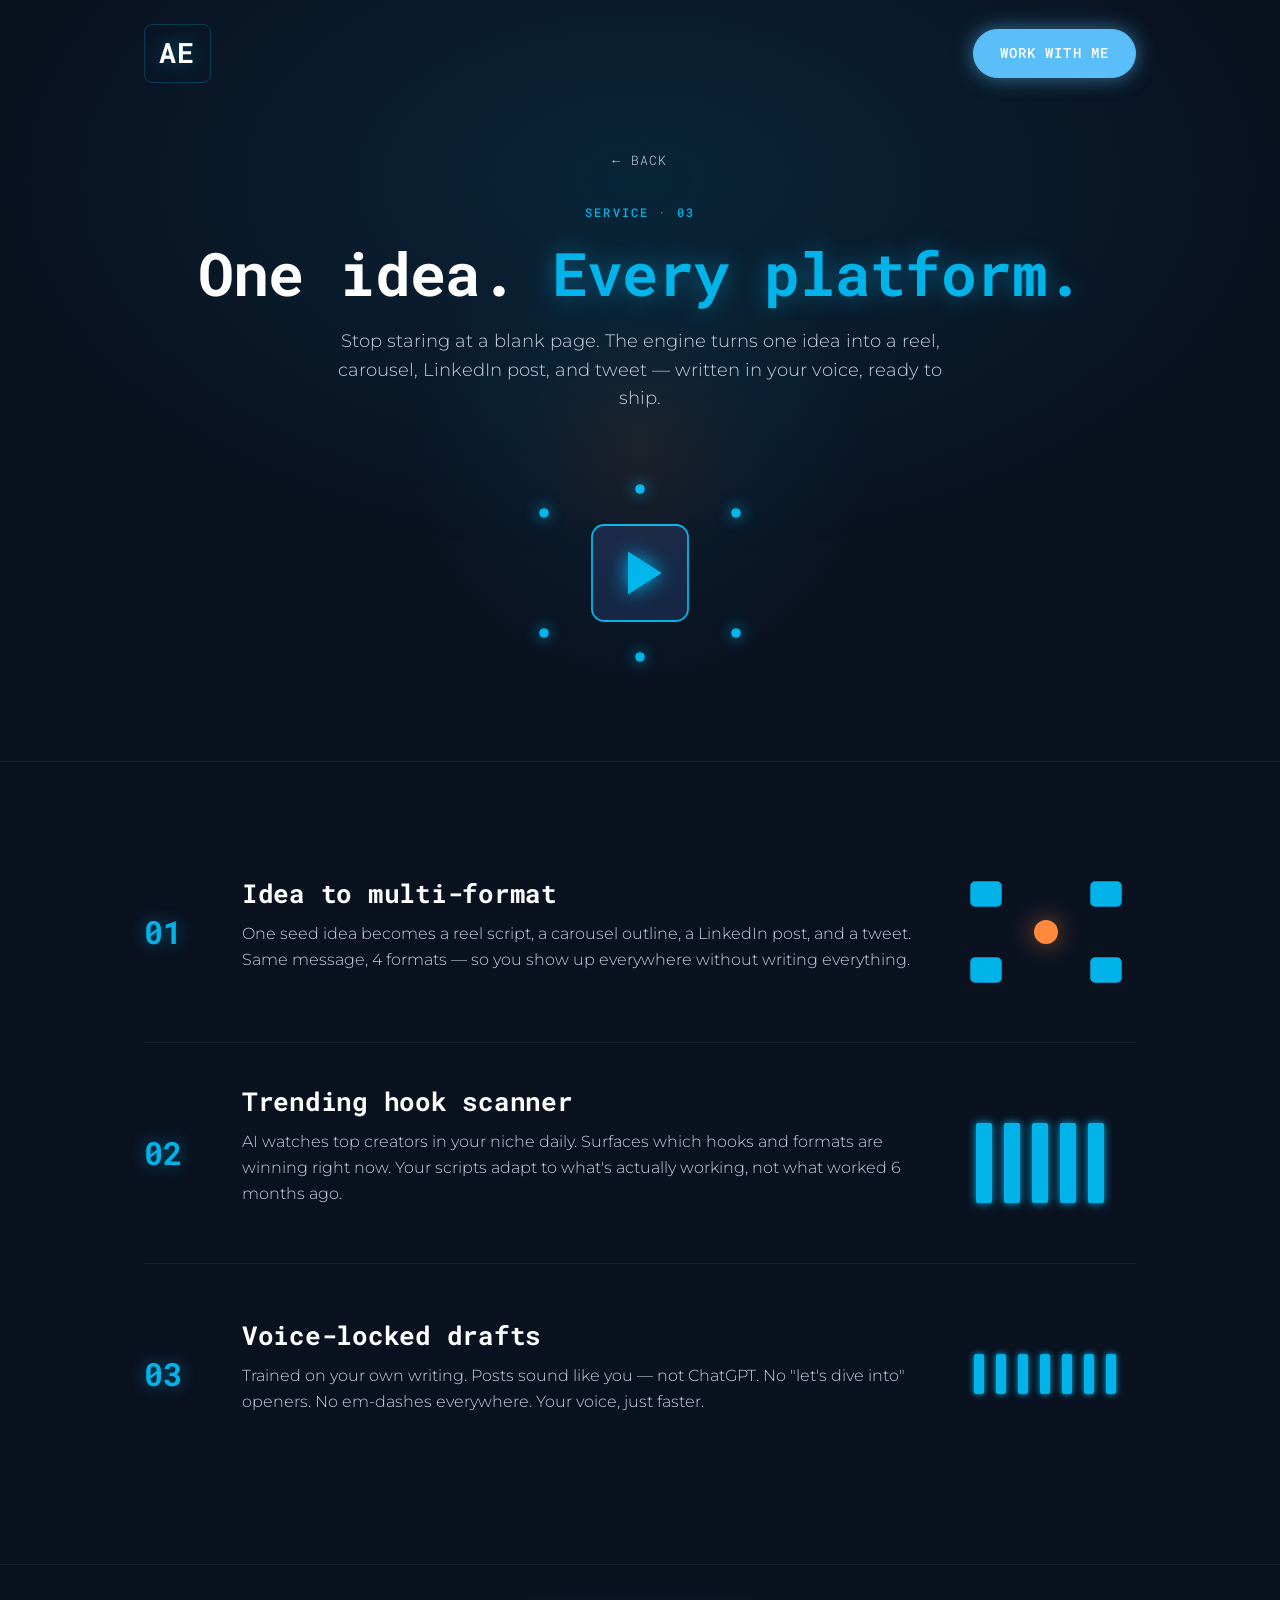
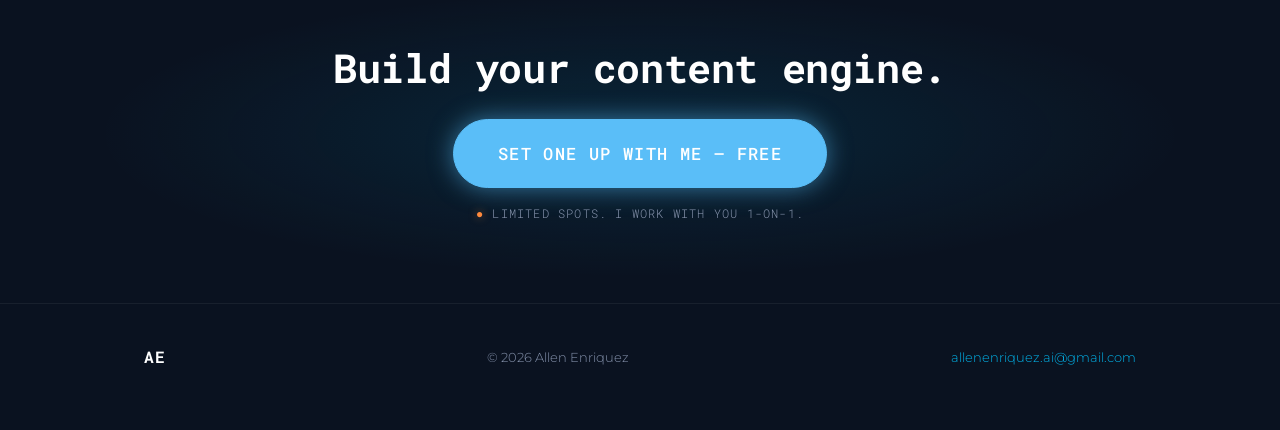
==== content.html @ 79270d18 "Redesign: 4 service pages + animated illustrations + cursor effects - Split services into Outreach/S" ====
<!doctype html>
<html lang="en">
<head>
<meta charset="utf-8" />
<meta name="viewport" content="width=device-width, initial-scale=1" />
<title>Content Engine — Allen Enriquez</title>
<meta name="description" content="AI content engine: one idea into reel, carousel, post, tweet — scheduled across every platform, in your voice." />
<link rel="icon" type="image/svg+xml" href="data:image/svg+xml,%3Csvg xmlns='http://www.w3.org/2000/svg' viewBox='0 0 64 64'%3E%3Crect width='64' height='64' rx='12' fill='%230A1420'/%3E%3Ctext x='32' y='42' font-family='Roboto Mono,monospace' font-size='26' font-weight='700' fill='%23ffffff' text-anchor='middle'%3EAE%3C/text%3E%3C/svg%3E" />
<link rel="preconnect" href="https://fonts.googleapis.com" />
<link rel="preconnect" href="https://fonts.gstatic.com" crossorigin />
<link href="https://fonts.googleapis.com/css2?family=Montserrat:wght@300;400;600&family=Roboto+Mono:wght@500;700&display=swap" rel="stylesheet" />
<link rel="stylesheet" href="style.css" />
</head>
<body>

<div class="bg-glow"></div>

<header class="nav">
  <div class="wrap nav-inner">
    <a class="logo" href="index.html" aria-label="Allen Enriquez home">AE</a>
    <a class="nav-cta" href="index.html#connect">Work with me</a>
  </div>
</header>

<section class="detail-hero">
  <div class="wrap">
    <a class="back-link reveal" href="index.html">← Back</a>
    <p class="kicker reveal">SERVICE · 03</p>
    <h1 class="reveal">One idea. <span class="hl">Every platform.</span></h1>
    <p class="sub reveal">Stop staring at a blank page. The engine turns one idea into a reel, carousel, LinkedIn post, and tweet — written in your voice, ready to ship.</p>

    <div class="detail-illus reveal">
      <svg viewBox="0 0 300 200" xmlns="http://www.w3.org/2000/svg">
        <rect class="play-bg" x="110" y="60" width="80" height="80" rx="10" />
        <polygon class="play-tri" points="140,82 140,118 168,100" />
        <circle class="burst b1" cx="70" cy="50" r="4" />
        <circle class="burst b2" cx="230" cy="50" r="4" />
        <circle class="burst b3" cx="70" cy="150" r="4" />
        <circle class="burst b4" cx="230" cy="150" r="4" />
        <circle class="burst b1" cx="150" cy="30" r="4" />
        <circle class="burst b2" cx="150" cy="170" r="4" />
      </svg>
    </div>
  </div>
</section>

<section class="detail-steps">
  <div class="wrap">
    <div class="step reveal">
      <div class="step-num">01</div>
      <div class="step-body">
        <h2>Idea to multi-format</h2>
        <p>One seed idea becomes a reel script, a carousel outline, a LinkedIn post, and a tweet. Same message, 4 formats — so you show up everywhere without writing everything.</p>
      </div>
      <div class="step-illus">
        <svg viewBox="0 0 180 140" xmlns="http://www.w3.org/2000/svg">
          <circle class="core" cx="90" cy="70" r="12" />
          <rect class="format f1" x="15" y="20" width="30" height="24" rx="4" />
          <rect class="format f2" x="135" y="20" width="30" height="24" rx="4" />
          <rect class="format f3" x="15" y="96" width="30" height="24" rx="4" />
          <rect class="format f4" x="135" y="96" width="30" height="24" rx="4" />
        </svg>
      </div>
    </div>

    <div class="step reveal">
      <div class="step-num">02</div>
      <div class="step-body">
        <h2>Trending hook scanner</h2>
        <p>AI watches top creators in your niche daily. Surfaces which hooks and formats are winning right now. Your scripts adapt to what's actually working, not what worked 6 months ago.</p>
      </div>
      <div class="step-illus">
        <svg viewBox="0 0 180 140" xmlns="http://www.w3.org/2000/svg">
          <rect class="bar b1" x="20" y="40" width="16" height="80" rx="2" />
          <rect class="bar b2" x="48" y="40" width="16" height="80" rx="2" />
          <rect class="bar b3" x="76" y="40" width="16" height="80" rx="2" />
          <rect class="bar b4" x="104" y="40" width="16" height="80" rx="2" />
          <rect class="bar b5" x="132" y="40" width="16" height="80" rx="2" />
        </svg>
      </div>
    </div>

    <div class="step reveal">
      <div class="step-num">03</div>
      <div class="step-body">
        <h2>Voice-locked drafts</h2>
        <p>Trained on your own writing. Posts sound like you — not ChatGPT. No "let's dive into" openers. No em-dashes everywhere. Your voice, just faster.</p>
      </div>
      <div class="step-illus">
        <svg viewBox="0 0 180 140" xmlns="http://www.w3.org/2000/svg">
          <rect class="wbar w1" x="18" y="50" width="10" height="40" rx="2" />
          <rect class="wbar w2" x="40" y="50" width="10" height="40" rx="2" />
          <rect class="wbar w3" x="62" y="50" width="10" height="40" rx="2" />
          <rect class="wbar w4" x="84" y="50" width="10" height="40" rx="2" />
          <rect class="wbar w5" x="106" y="50" width="10" height="40" rx="2" />
          <rect class="wbar w6" x="128" y="50" width="10" height="40" rx="2" />
          <rect class="wbar w7" x="150" y="50" width="10" height="40" rx="2" />
        </svg>
      </div>
    </div>

  </div>
</section>

<section class="detail-cta reveal">
  <div class="wrap">
    <h2>Build your content engine.</h2>
    <a class="btn primary big" href="index.html#connect">Set one up with me — free</a>
    <p class="trust">Limited spots. I work with you 1-on-1.</p>
  </div>
</section>

<footer>
  <div class="wrap foot">
    <p class="foot-logo">AE</p>
    <p>&copy; <span id="yr"></span> Allen Enriquez</p>
    <p><a href="mailto:allenenriquez.ai@gmail.com">allenenriquez.ai@gmail.com</a></p>
  </div>
</footer>

<script src="effects.js"></script>
</body>
</html>
---- style.css ----
:root {
  --blue: #02B3E9;
  --blue-glow: rgba(2, 179, 233, 0.45);
  --blue-soft: rgba(2, 179, 233, 0.12);
  --btn-blue: #5ABEF8;
  --btn-blue-hover: #3FA8E8;
  --btn-blue-glow: rgba(90, 190, 248, 0.55);
  --orange: #FF8A3D;
  --orange-glow: rgba(255, 138, 61, 0.55);
  --orange-soft: rgba(255, 138, 61, 0.12);
  --navy: #0a1220;
  --navy-2: #0f1a2e;
  --navy-3: #162341;
  --white: #ffffff;
  --grey: #c6d1e3;
  --grey-dim: #8592ab;
  --border: rgba(2, 179, 233, 0.25);
}

* { box-sizing: border-box; margin: 0; padding: 0; }

html, body {
  background: var(--navy);
  color: var(--white);
  font-family: 'Montserrat', system-ui, -apple-system, sans-serif;
  font-weight: 300;
  line-height: 1.6;
  -webkit-font-smoothing: antialiased;
  overflow-x: hidden;
}

.bg-glow {
  position: fixed;
  top: -30vh;
  left: 50%;
  transform: translateX(-50%);
  width: 120vw;
  height: 100vh;
  background: radial-gradient(ellipse at center, var(--blue-soft) 0%, transparent 60%);
  pointer-events: none;
  z-index: 0;
}

.wrap {
  max-width: 1040px;
  margin: 0 auto;
  padding: 0 24px;
  position: relative;
  z-index: 1;
}

a { color: var(--blue); text-decoration: none; }
a:hover { opacity: 0.85; }

h1, h2, h3 {
  font-family: 'Roboto Mono', monospace;
  font-weight: 700;
  letter-spacing: -0.01em;
  line-height: 1.15;
}

.hl {
  color: var(--blue);
  text-shadow: 0 0 24px var(--blue-glow);
}

/* Nav */
.nav {
  padding: 24px 0;
  position: relative;
  z-index: 10;
}
.nav-inner {
  display: flex;
  justify-content: space-between;
  align-items: center;
}
.logo {
  font-family: 'Roboto Mono', monospace;
  font-weight: 700;
  font-size: 28px;
  color: var(--white);
  letter-spacing: 0.05em;
  text-shadow: 0 0 20px var(--blue-glow);
  border: 1px solid var(--border);
  padding: 6px 14px;
  border-radius: 8px;
}
.nav-cta {
  font-family: 'Roboto Mono', monospace;
  font-weight: 500;
  font-size: 14px;
  text-transform: uppercase;
  letter-spacing: 0.08em;
  color: var(--white);
  background: var(--btn-blue);
  padding: 12px 26px;
  border: 1px solid var(--btn-blue);
  border-radius: 999px;
  transition: all 0.2s;
  box-shadow: 0 0 20px var(--btn-blue-glow);
}
.nav-cta:hover {
  background: var(--btn-blue-hover);
  border-color: var(--btn-blue-hover);
  box-shadow: 0 0 28px var(--btn-blue-glow);
  opacity: 1;
}

/* Global cursor spotlight */
#cursor-spotlight {
  position: fixed;
  top: 0;
  left: 0;
  width: 500px;
  height: 500px;
  margin: -250px 0 0 -250px;
  pointer-events: none;
  background: radial-gradient(circle, rgba(255, 138, 61, 0.08) 0%, rgba(2, 179, 233, 0.04) 35%, transparent 65%);
  z-index: 2;
  mix-blend-mode: screen;
  will-change: transform;
}

/* Hero */
.hero {
  padding: 60px 0 80px;
  position: relative;
}
.hero-grid {
  display: grid;
  grid-template-columns: 1.3fr 1fr;
  gap: 48px;
  align-items: center;
}
.kicker {
  font-family: 'Roboto Mono', monospace;
  font-size: 12px;
  font-weight: 500;
  text-transform: uppercase;
  letter-spacing: 0.18em;
  color: var(--blue);
  margin-bottom: 20px;
}
.hero h1 {
  font-size: clamp(36px, 5vw, 56px);
  margin-bottom: 24px;
}
.sub {
  font-size: 18px;
  color: var(--grey);
  margin-bottom: 32px;
  max-width: 540px;
}
.trust {
  font-family: 'Roboto Mono', monospace;
  font-size: 12px;
  color: var(--grey-dim);
  text-transform: uppercase;
  letter-spacing: 0.1em;
  margin-top: 16px;
}
.trust::before {
  content: '●';
  color: var(--orange);
  text-shadow: 0 0 8px var(--orange-glow);
  margin-right: 8px;
  animation: trustpulse 1.6s ease-in-out infinite;
}
@keyframes trustpulse {
  0%, 100% { opacity: 1; }
  50% { opacity: 0.4; }
}

/* Photo */
.hero-photo {
  display: flex;
  justify-content: center;
}
.hero-photo.mobile-only { display: none; }
.hero-photo.mobile-only .photo-frame { margin: 8px auto 28px; }
.photo-frame {
  width: 300px;
  aspect-ratio: 3 / 4;
  border-radius: 24px;
  overflow: hidden;
  border: 2px solid var(--blue);
  box-shadow:
    0 0 0 6px var(--navy-2),
    0 0 40px var(--blue-glow),
    0 0 80px var(--blue-soft);
  position: relative;
}
.photo-frame img {
  width: 100%;
  height: 100%;
  object-fit: cover;
  display: block;
}

/* Buttons */
.btn {
  display: inline-block;
  font-family: 'Roboto Mono', monospace;
  font-weight: 500;
  font-size: 16px;
  text-transform: uppercase;
  letter-spacing: 0.08em;
  padding: 18px 36px;
  border-radius: 999px;
  border: 1px solid var(--btn-blue);
  cursor: pointer;
  transition: all 0.2s;
}
.btn.primary {
  background: var(--btn-blue);
  color: var(--white);
  box-shadow: 0 0 24px var(--btn-blue-glow);
}
.btn.primary:hover {
  background: var(--btn-blue-hover);
  border-color: var(--btn-blue-hover);
  color: var(--white);
  box-shadow: 0 0 36px var(--btn-blue-glow);
  opacity: 1;
}
.btn.big {
  padding: 20px 44px;
  font-size: 17px;
}

/* Reveal on scroll */
.reveal {
  opacity: 0;
  transform: translateY(24px);
  transition: opacity 0.7s ease, transform 0.7s ease;
}
.reveal.in {
  opacity: 1;
  transform: translateY(0);
}
.service-card.reveal:nth-child(2) { transition-delay: 0.08s; }
.service-card.reveal:nth-child(3) { transition-delay: 0.16s; }
.service-card.reveal:nth-child(4) { transition-delay: 0.24s; }

/* Services */
.services {
  padding: 100px 0;
  border-top: 1px solid rgba(255, 255, 255, 0.06);
}
.services h2 {
  font-size: clamp(30px, 4vw, 44px);
  text-align: center;
  margin-bottom: 14px;
}
.services-sub {
  text-align: center;
  color: var(--grey);
  font-size: 17px;
  max-width: 560px;
  margin: 0 auto 56px;
}
.service-grid {
  display: grid;
  grid-template-columns: repeat(2, 1fr);
  gap: 22px;
  perspective: 1200px;
}
.service-card {
  background: var(--navy-2);
  border: 1px solid var(--border);
  border-radius: 18px;
  padding: 36px 30px;
  color: var(--white);
  display: flex;
  flex-direction: column;
  align-items: flex-start;
  transition: border-color 0.3s, box-shadow 0.3s, transform 0.15s ease-out;
  position: relative;
  overflow: hidden;
  transform-style: preserve-3d;
  will-change: transform;
}
.service-card::before {
  content: '';
  position: absolute;
  inset: 0;
  background: radial-gradient(420px circle at var(--mx, 50%) var(--my, 50%), var(--blue-soft), transparent 45%);
  opacity: 0;
  transition: opacity 0.3s;
  pointer-events: none;
  border-radius: inherit;
  z-index: 1;
}
.service-card > * { position: relative; z-index: 2; }
.service-card:hover {
  border-color: var(--blue);
  box-shadow: 0 20px 50px rgba(0, 0, 0, 0.5), 0 0 32px var(--blue-glow);
  opacity: 1;
}
.service-card:hover::before { opacity: 1; }
.service-illus {
  width: 100%;
  height: 140px;
  display: flex;
  align-items: center;
  justify-content: center;
  margin-bottom: 20px;
}
.service-illus svg {
  width: 120px;
  height: 120px;
}
.service-card h3 {
  font-size: 22px;
  margin-bottom: 10px;
  color: var(--white);
}
.service-card p {
  font-size: 15px;
  color: var(--grey);
  line-height: 1.55;
  margin-bottom: 18px;
  flex: 1;
}
.service-arrow {
  font-family: 'Roboto Mono', monospace;
  font-size: 13px;
  font-weight: 500;
  text-transform: uppercase;
  letter-spacing: 0.1em;
  color: var(--orange);
  text-shadow: 0 0 12px var(--orange-glow);
  transition: transform 0.2s;
  display: inline-block;
}
.service-card:hover .service-arrow { transform: translateX(4px); }

/* SVG — Outreach radar */
.radar-ring {
  fill: none;
  stroke: var(--blue);
  stroke-width: 1.5;
  opacity: 0.6;
  transform-origin: center;
}
.radar-ring.r1 { animation: pulse 2.4s ease-out infinite; }
.radar-ring.r2 { animation: pulse 2.4s ease-out 0.8s infinite; }
.radar-ring.r3 { animation: pulse 2.4s ease-out 1.6s infinite; }
.radar-core { fill: var(--blue); filter: drop-shadow(0 0 8px var(--blue)); }
.dot { fill: var(--blue); filter: drop-shadow(0 0 6px var(--blue)); }
.dot.d1 { animation: blink 1.8s ease-in-out infinite; }
.dot.d2 { animation: blink 1.8s ease-in-out 0.6s infinite; }
.dot.d3 { animation: blink 1.8s ease-in-out 1.2s infinite; }
@keyframes pulse {
  0% { transform: scale(0.4); opacity: 0.9; }
  100% { transform: scale(1.2); opacity: 0; }
}
@keyframes blink {
  0%, 100% { opacity: 1; }
  50% { opacity: 0.2; }
}

/* SVG — Sales doc */
.doc-bg { fill: var(--navy-3); stroke: var(--blue); stroke-width: 1.5; }
.doc-line { stroke: var(--blue); stroke-width: 2; stroke-linecap: round; stroke-dasharray: 60; stroke-dashoffset: 60; }
.doc-line.l1 { animation: draw 2.2s ease-out infinite; }
.doc-line.l2 { animation: draw 2.2s ease-out 0.35s infinite; }
.doc-line.l3 { animation: draw 2.2s ease-out 0.7s infinite; }
.doc-check { fill: var(--blue); filter: drop-shadow(0 0 10px var(--blue)); animation: pop 2.2s ease-out 1.2s infinite; transform-origin: 86px 88px; }
.doc-check-mark { stroke: var(--white); stroke-width: 2.5; fill: none; stroke-linecap: round; stroke-linejoin: round; animation: pop 2.2s ease-out 1.2s infinite; transform-origin: 86px 88px; }
@keyframes draw {
  0% { stroke-dashoffset: 60; }
  50% { stroke-dashoffset: 0; }
  100% { stroke-dashoffset: 0; }
}
@keyframes pop {
  0%, 60% { transform: scale(0); opacity: 0; }
  75% { transform: scale(1.2); opacity: 1; }
  100% { transform: scale(1); opacity: 1; }
}

/* SVG — Content play */
.play-bg { fill: var(--navy-3); stroke: var(--blue); stroke-width: 1.5; }
.play-tri { fill: var(--blue); filter: drop-shadow(0 0 8px var(--blue)); transform-origin: 60px 60px; animation: tap 1.8s ease-in-out infinite; }
.burst { fill: var(--blue); filter: drop-shadow(0 0 6px var(--blue)); transform-origin: 60px 60px; }
.burst.b1 { animation: fly 1.8s ease-out infinite; }
.burst.b2 { animation: fly 1.8s ease-out 0.2s infinite; }
.burst.b3 { animation: fly 1.8s ease-out 0.4s infinite; }
.burst.b4 { animation: fly 1.8s ease-out 0.6s infinite; }
@keyframes tap {
  0%, 100% { transform: scale(1); }
  50% { transform: scale(1.15); }
}
@keyframes fly {
  0% { transform: translate(0, 0) scale(1); opacity: 1; }
  100% { transform: translate(0, 0) scale(1.8); opacity: 0; }
}

/* Step illustrations — shared building blocks */
.mini-box { fill: var(--navy-3); stroke: var(--blue); stroke-width: 1.5; }
.mini-fill { fill: var(--blue); filter: drop-shadow(0 0 6px var(--blue)); }
.mini-line { stroke: var(--blue); stroke-width: 1.5; fill: none; stroke-linecap: round; }

/* list rows appearing (outreach/prospect) */
.row-rect { fill: var(--navy-3); stroke: var(--blue); stroke-width: 1; opacity: 0; }
.row-rect.r1 { animation: rowIn 3s ease-out infinite; }
.row-rect.r2 { animation: rowIn 3s ease-out 0.4s infinite; }
.row-rect.r3 { animation: rowIn 3s ease-out 0.8s infinite; }
.row-rect.r4 { animation: rowIn 3s ease-out 1.2s infinite; }
.row-dot { fill: var(--blue); opacity: 0; }
.row-dot.r1 { animation: rowIn 3s ease-out 0.1s infinite; }
.row-dot.r2 { animation: rowIn 3s ease-out 0.5s infinite; }
.row-dot.r3 { animation: rowIn 3s ease-out 0.9s infinite; }
.row-dot.r4 { animation: rowIn 3s ease-out 1.3s infinite; }
@keyframes rowIn {
  0% { opacity: 0; transform: translateX(-10px); }
  20%, 80% { opacity: 1; transform: translateX(0); }
  100% { opacity: 0; }
}

/* enrichment grid cells lighting up */
.cell { fill: var(--navy-3); stroke: var(--blue); stroke-width: 1; transition: fill 0.3s; }
.cell.c1 { animation: cellFill 2.4s ease-in-out infinite; }
.cell.c2 { animation: cellFill 2.4s ease-in-out 0.3s infinite; }
.cell.c3 { animation: cellFill 2.4s ease-in-out 0.6s infinite; }
.cell.c4 { animation: cellFill 2.4s ease-in-out 0.9s infinite; }
.cell.c5 { animation: cellFill 2.4s ease-in-out 1.2s infinite; }
.cell.c6 { animation: cellFill 2.4s ease-in-out 1.5s infinite; }
@keyframes cellFill {
  0%, 80%, 100% { fill: var(--navy-3); }
  40% { fill: var(--blue); filter: drop-shadow(0 0 8px var(--blue)); }
}

/* chat bubble + typing dots */
.bubble { fill: var(--navy-3); stroke: var(--blue); stroke-width: 1.5; }
.type-dot { fill: var(--blue); }
.type-dot.t1 { animation: typeb 1.4s ease-in-out infinite; }
.type-dot.t2 { animation: typeb 1.4s ease-in-out 0.2s infinite; }
.type-dot.t3 { animation: typeb 1.4s ease-in-out 0.4s infinite; }
@keyframes typeb {
  0%, 80%, 100% { opacity: 0.3; transform: translateY(0); }
  40% { opacity: 1; transform: translateY(-3px); }
}

/* scan sweep (sales lead research) */
.scan-lens { fill: none; stroke: var(--blue); stroke-width: 2; filter: drop-shadow(0 0 8px var(--blue)); animation: scan 3s ease-in-out infinite; }
@keyframes scan {
  0%, 100% { transform: translateX(-40px); }
  50% { transform: translateX(40px); }
}

/* price tag pop (sales proposal) */
.tag { fill: var(--blue); filter: drop-shadow(0 0 10px var(--blue)); transform-origin: center; animation: tagPop 2.4s ease-out infinite; }
.tag-text { fill: var(--white); font-family: 'Roboto Mono', monospace; font-weight: 700; font-size: 14px; animation: tagPop 2.4s ease-out infinite; }
@keyframes tagPop {
  0%, 60% { transform: scale(0); opacity: 0; }
  75% { transform: scale(1.2); opacity: 1; }
  100% { transform: scale(1); opacity: 1; }
}

/* follow-up loop circle */
.loop-circle { fill: none; stroke: var(--blue); stroke-width: 2; stroke-dasharray: 8 6; animation: loopSpin 4s linear infinite; transform-origin: center; filter: drop-shadow(0 0 6px var(--blue)); }
@keyframes loopSpin { to { transform: rotate(360deg); } }

/* revive dead → alive */
.dead { fill: var(--grey-dim); animation: revive 3s ease-in-out infinite; }
@keyframes revive {
  0%, 40% { fill: var(--grey-dim); filter: none; }
  70%, 100% { fill: var(--blue); filter: drop-shadow(0 0 12px var(--blue)); }
}

/* idea radiate to 4 formats */
.core { fill: var(--orange); filter: drop-shadow(0 0 12px var(--orange-glow)); transform-origin: center; animation: tap 1.8s ease-in-out infinite; }
.format { fill: var(--blue); stroke: var(--blue); stroke-width: 1.5; transform-origin: center; }
.format.f1 { animation: appear 2.4s ease-out infinite; }
.format.f2 { animation: appear 2.4s ease-out 0.3s infinite; }
.format.f3 { animation: appear 2.4s ease-out 0.6s infinite; }
.format.f4 { animation: appear 2.4s ease-out 0.9s infinite; }
@keyframes appear {
  0%, 30% { opacity: 0; transform: scale(0.3); }
  60%, 90% { opacity: 1; transform: scale(1); }
  100% { opacity: 0; transform: scale(1); }
}

/* trending bars */
.bar { fill: var(--blue); filter: drop-shadow(0 0 4px var(--blue)); transform-origin: bottom; }
.bar.b1 { animation: bar 1.8s ease-in-out infinite; }
.bar.b2 { animation: bar 1.8s ease-in-out 0.15s infinite; }
.bar.b3 { animation: bar 1.8s ease-in-out 0.3s infinite; }
.bar.b4 { animation: bar 1.8s ease-in-out 0.45s infinite; }
.bar.b5 { animation: bar 1.8s ease-in-out 0.6s infinite; }
@keyframes bar {
  0%, 100% { transform: scaleY(0.3); }
  50% { transform: scaleY(1); }
}

/* audio waveform */
.wbar { fill: var(--blue); transform-origin: center; filter: drop-shadow(0 0 3px var(--blue)); }
.wbar.w1 { animation: wave 1.2s ease-in-out infinite; }
.wbar.w2 { animation: wave 1.2s ease-in-out 0.1s infinite; }
.wbar.w3 { animation: wave 1.2s ease-in-out 0.2s infinite; }
.wbar.w4 { animation: wave 1.2s ease-in-out 0.3s infinite; }
.wbar.w5 { animation: wave 1.2s ease-in-out 0.4s infinite; }
.wbar.w6 { animation: wave 1.2s ease-in-out 0.5s infinite; }
.wbar.w7 { animation: wave 1.2s ease-in-out 0.6s infinite; }
@keyframes wave {
  0%, 100% { transform: scaleY(0.2); }
  50% { transform: scaleY(1); }
}

/* calendar checks popping */
.cal-cell { fill: var(--navy-3); stroke: var(--blue); stroke-width: 1; }
.cal-check { stroke: var(--blue); stroke-width: 2; fill: none; stroke-linecap: round; stroke-linejoin: round; opacity: 0; }
.cal-check.k1 { animation: chPop 3s ease-out infinite; }
.cal-check.k2 { animation: chPop 3s ease-out 0.4s infinite; }
.cal-check.k3 { animation: chPop 3s ease-out 0.8s infinite; }
.cal-check.k4 { animation: chPop 3s ease-out 1.2s infinite; }
.cal-check.k5 { animation: chPop 3s ease-out 1.6s infinite; }
.cal-check.k6 { animation: chPop 3s ease-out 2.0s infinite; }
@keyframes chPop {
  0%, 20% { opacity: 0; transform: scale(0); }
  40%, 90% { opacity: 1; transform: scale(1); filter: drop-shadow(0 0 6px var(--blue)); }
  100% { opacity: 0; transform: scale(1); }
}

/* two bubbles alternating (custom — problem) */
.chat-left { fill: var(--navy-3); stroke: var(--blue); stroke-width: 1.5; transform-origin: center; animation: chatA 2.4s ease-in-out infinite; }
.chat-right { fill: var(--blue); transform-origin: center; animation: chatA 2.4s ease-in-out 1.2s infinite; filter: drop-shadow(0 0 8px var(--blue-glow)); }
@keyframes chatA {
  0%, 50%, 100% { transform: scale(1); }
  25% { transform: scale(1.08); }
}

/* flowchart connecting (custom — map workflow) */
.flow-node { fill: var(--navy-3); stroke: var(--blue); stroke-width: 1.5; transform-origin: center; animation: nodePop 3s ease-out infinite; }
.flow-node.n1 { animation-delay: 0s; }
.flow-node.n2 { animation-delay: 0.4s; }
.flow-node.n3 { animation-delay: 0.8s; }
.flow-line { stroke: var(--blue); stroke-width: 2; fill: none; stroke-dasharray: 30; stroke-dashoffset: 30; }
.flow-line.l1 { animation: flowDraw 3s ease-out 0.2s infinite; }
.flow-line.l2 { animation: flowDraw 3s ease-out 0.6s infinite; }
@keyframes nodePop {
  0%, 80%, 100% { transform: scale(1); }
  50% { filter: drop-shadow(0 0 10px var(--blue)); }
}
@keyframes flowDraw {
  0%, 10% { stroke-dashoffset: 30; opacity: 0; }
  30%, 90% { stroke-dashoffset: 0; opacity: 1; }
  100% { stroke-dashoffset: 0; opacity: 0; }
}

/* gears (custom — build) */
.gear { fill: none; stroke: var(--blue); stroke-width: 2; transform-origin: center; filter: drop-shadow(0 0 6px var(--blue)); }
.gear.g1 { animation: gearA 4s linear infinite; }
.gear.g2 { animation: gearB 4s linear infinite; }
@keyframes gearA { to { transform: rotate(360deg); } }
@keyframes gearB { to { transform: rotate(-360deg); } }

/* iterate loop with check (custom — test) */
.iter-arc { fill: none; stroke: var(--blue); stroke-width: 2.5; stroke-linecap: round; filter: drop-shadow(0 0 6px var(--blue)); transform-origin: center; animation: gearA 3s linear infinite; }
.iter-check { stroke: var(--blue); stroke-width: 2.5; fill: none; stroke-linecap: round; stroke-linejoin: round; animation: pop 3s ease-out 1.2s infinite; transform-origin: center; }

/* SVG — Custom puzzle */
.piece { fill: var(--navy-3); stroke: var(--blue); stroke-width: 1.5; transform-origin: center; }
.piece.p1 { animation: shift 2.4s ease-in-out infinite; }
.piece.p2 { animation: shift 2.4s ease-in-out 0.3s infinite; }
.piece.p3 { animation: shift 2.4s ease-in-out 0.6s infinite; }
.piece.p4 { animation: shift 2.4s ease-in-out 0.9s infinite; }
@keyframes shift {
  0%, 100% { fill: var(--navy-3); }
  50% { fill: var(--blue); filter: drop-shadow(0 0 10px var(--blue)); }
}

/* About */
.about {
  padding: 80px 0;
  border-top: 1px solid rgba(255, 255, 255, 0.06);
}
.about h2 {
  font-size: clamp(28px, 3.5vw, 40px);
  margin-bottom: 24px;
}
.about p {
  font-size: 17px;
  color: var(--grey);
  max-width: 680px;
  margin-bottom: 16px;
}

/* Connect / form */
.connect {
  padding: 80px 0;
  background:
    radial-gradient(ellipse at top, var(--blue-soft) 0%, transparent 50%),
    var(--navy);
  border-top: 1px solid rgba(255, 255, 255, 0.06);
}
.connect h2 {
  font-size: clamp(32px, 4vw, 44px);
  text-align: center;
  margin-bottom: 16px;
}
.connect-sub {
  text-align: center;
  color: var(--grey);
  font-size: 17px;
  max-width: 520px;
  margin: 0 auto 40px;
}
.lead-form {
  max-width: 480px;
  margin: 0 auto;
}
.field {
  margin-bottom: 20px;
}
.field label {
  display: block;
  font-family: 'Roboto Mono', monospace;
  font-size: 12px;
  font-weight: 500;
  text-transform: uppercase;
  letter-spacing: 0.1em;
  color: var(--blue);
  margin-bottom: 8px;
}
.field input {
  width: 100%;
  background: var(--navy-2);
  border: 1px solid var(--border);
  border-radius: 10px;
  padding: 14px 18px;
  color: var(--white);
  font-family: 'Montserrat', sans-serif;
  font-size: 15px;
  transition: all 0.2s;
}
.field input:focus {
  outline: none;
  border-color: var(--blue);
  box-shadow: 0 0 16px var(--blue-glow);
}
.field input::placeholder {
  color: var(--grey-dim);
}
.lead-form .btn {
  width: 100%;
  margin-top: 8px;
}
.form-note {
  text-align: center;
  font-family: 'Roboto Mono', monospace;
  font-size: 11px;
  color: var(--grey-dim);
  text-transform: uppercase;
  letter-spacing: 0.1em;
  margin-top: 20px;
}

/* Socials */
.socials {
  padding: 80px 0;
  border-top: 1px solid rgba(255, 255, 255, 0.06);
}
.socials h2 {
  font-size: clamp(24px, 3vw, 32px);
  text-align: center;
  margin-bottom: 40px;
  color: var(--grey);
  font-weight: 500;
}
.social-grid {
  display: grid;
  grid-template-columns: repeat(4, 1fr);
  gap: 16px;
}
.social-card {
  background: var(--navy-2);
  border: 1px solid var(--border);
  border-radius: 12px;
  padding: 24px;
  text-align: center;
  color: var(--white);
  transition: all 0.2s;
}
.social-card:hover {
  border-color: var(--blue);
  box-shadow: 0 0 20px var(--blue-glow);
  transform: translateY(-2px);
  opacity: 1;
}
.social-icon {
  font-family: 'Roboto Mono', monospace;
  font-weight: 700;
  font-size: 20px;
  color: var(--blue);
  width: 48px;
  height: 48px;
  border-radius: 10px;
  border: 1px solid var(--border);
  display: flex;
  align-items: center;
  justify-content: center;
  margin: 0 auto 12px;
  text-shadow: 0 0 12px var(--blue-glow);
}
.social-label {
  font-family: 'Roboto Mono', monospace;
  font-weight: 500;
  font-size: 14px;
  text-transform: uppercase;
  letter-spacing: 0.05em;
  margin-bottom: 4px;
}
.social-handle {
  font-size: 12px;
  color: var(--grey);
}

/* Detail pages */
.detail-hero {
  padding: 40px 0 60px;
  text-align: center;
}
.back-link {
  font-family: 'Roboto Mono', monospace;
  font-size: 13px;
  text-transform: uppercase;
  letter-spacing: 0.1em;
  color: var(--grey);
  display: inline-block;
  margin-bottom: 32px;
}
.back-link:hover { color: var(--blue); opacity: 1; }
.detail-hero .kicker { margin-bottom: 16px; }
.detail-hero h1 {
  font-size: clamp(36px, 5vw, 60px);
  margin-bottom: 20px;
}
.detail-hero .sub {
  font-size: 18px;
  color: var(--grey);
  max-width: 640px;
  margin: 0 auto 40px;
}
.detail-illus {
  margin: 20px auto 0;
  max-width: 360px;
}
.detail-illus svg { width: 100%; height: auto; }

.detail-steps {
  padding: 60px 0 80px;
  border-top: 1px solid rgba(255, 255, 255, 0.06);
}
.step {
  display: grid;
  grid-template-columns: 70px 1fr 180px;
  gap: 28px;
  padding: 40px 0;
  border-bottom: 1px solid rgba(255, 255, 255, 0.06);
  align-items: center;
}
.step:last-child { border-bottom: none; }
.step-illus {
  display: flex;
  align-items: center;
  justify-content: center;
}
.step-illus svg {
  width: 100%;
  max-width: 180px;
  height: 140px;
}
.step-num {
  font-family: 'Roboto Mono', monospace;
  font-weight: 700;
  font-size: 32px;
  color: var(--blue);
  text-shadow: 0 0 16px var(--blue-glow);
  line-height: 1;
}
.step-body h2 {
  font-size: 26px;
  margin-bottom: 12px;
}
.step-body p {
  font-size: 16px;
  color: var(--grey);
  margin-bottom: 12px;
}
.step-tag {
  font-family: 'Roboto Mono', monospace;
  font-size: 12px !important;
  text-transform: uppercase;
  letter-spacing: 0.06em;
  color: var(--blue) !important;
  padding: 10px 14px;
  background: var(--blue-soft);
  border-left: 2px solid var(--blue);
  border-radius: 4px;
  display: inline-block;
  margin-top: 4px;
}

.detail-cta {
  padding: 80px 0;
  text-align: center;
  background:
    radial-gradient(ellipse at center, var(--blue-soft) 0%, transparent 60%),
    var(--navy);
  border-top: 1px solid rgba(255, 255, 255, 0.06);
}
.detail-cta h2 {
  font-size: clamp(28px, 3.5vw, 40px);
  margin-bottom: 28px;
}
.detail-cta .trust {
  margin-top: 16px;
  font-family: 'Roboto Mono', monospace;
  font-size: 12px;
  color: var(--grey-dim);
  text-transform: uppercase;
  letter-spacing: 0.1em;
}

/* Footer */
footer {
  padding: 40px 0 60px;
  border-top: 1px solid rgba(255, 255, 255, 0.06);
}
.foot {
  display: flex;
  justify-content: space-between;
  align-items: center;
  gap: 16px;
  font-size: 13px;
  color: var(--grey-dim);
  flex-wrap: wrap;
}
.foot-logo {
  font-family: 'Roboto Mono', monospace;
  font-weight: 700;
  font-size: 16px;
  color: var(--white);
  letter-spacing: 0.05em;
}

/* Responsive */
@media (max-width: 900px) {
  .service-grid {
    grid-template-columns: 1fr;
  }
}
@media (max-width: 760px) {
  .hero-grid {
    grid-template-columns: 1fr;
    text-align: center;
  }
  .hero-copy .kicker,
  .hero-copy .sub,
  .hero-copy .trust {
    margin-left: auto;
    margin-right: auto;
  }
  .hero-photo.desktop-only { display: none; }
  .hero-photo.mobile-only { display: flex; }
  .photo-frame {
    width: 240px;
    aspect-ratio: 3 / 4;
    border-radius: 20px;
  }
  .social-grid {
    grid-template-columns: repeat(2, 1fr);
  }
  .about p {
    margin-left: auto;
    margin-right: auto;
  }
  .step {
    grid-template-columns: 1fr;
    gap: 14px;
  }
  .step-num {
    font-size: 24px;
  }
  .step-illus {
    order: 3;
    margin-top: 8px;
  }
  .step-illus svg { max-width: 160px; height: 120px; }
  .detail-hero { padding: 20px 0 40px; }
}
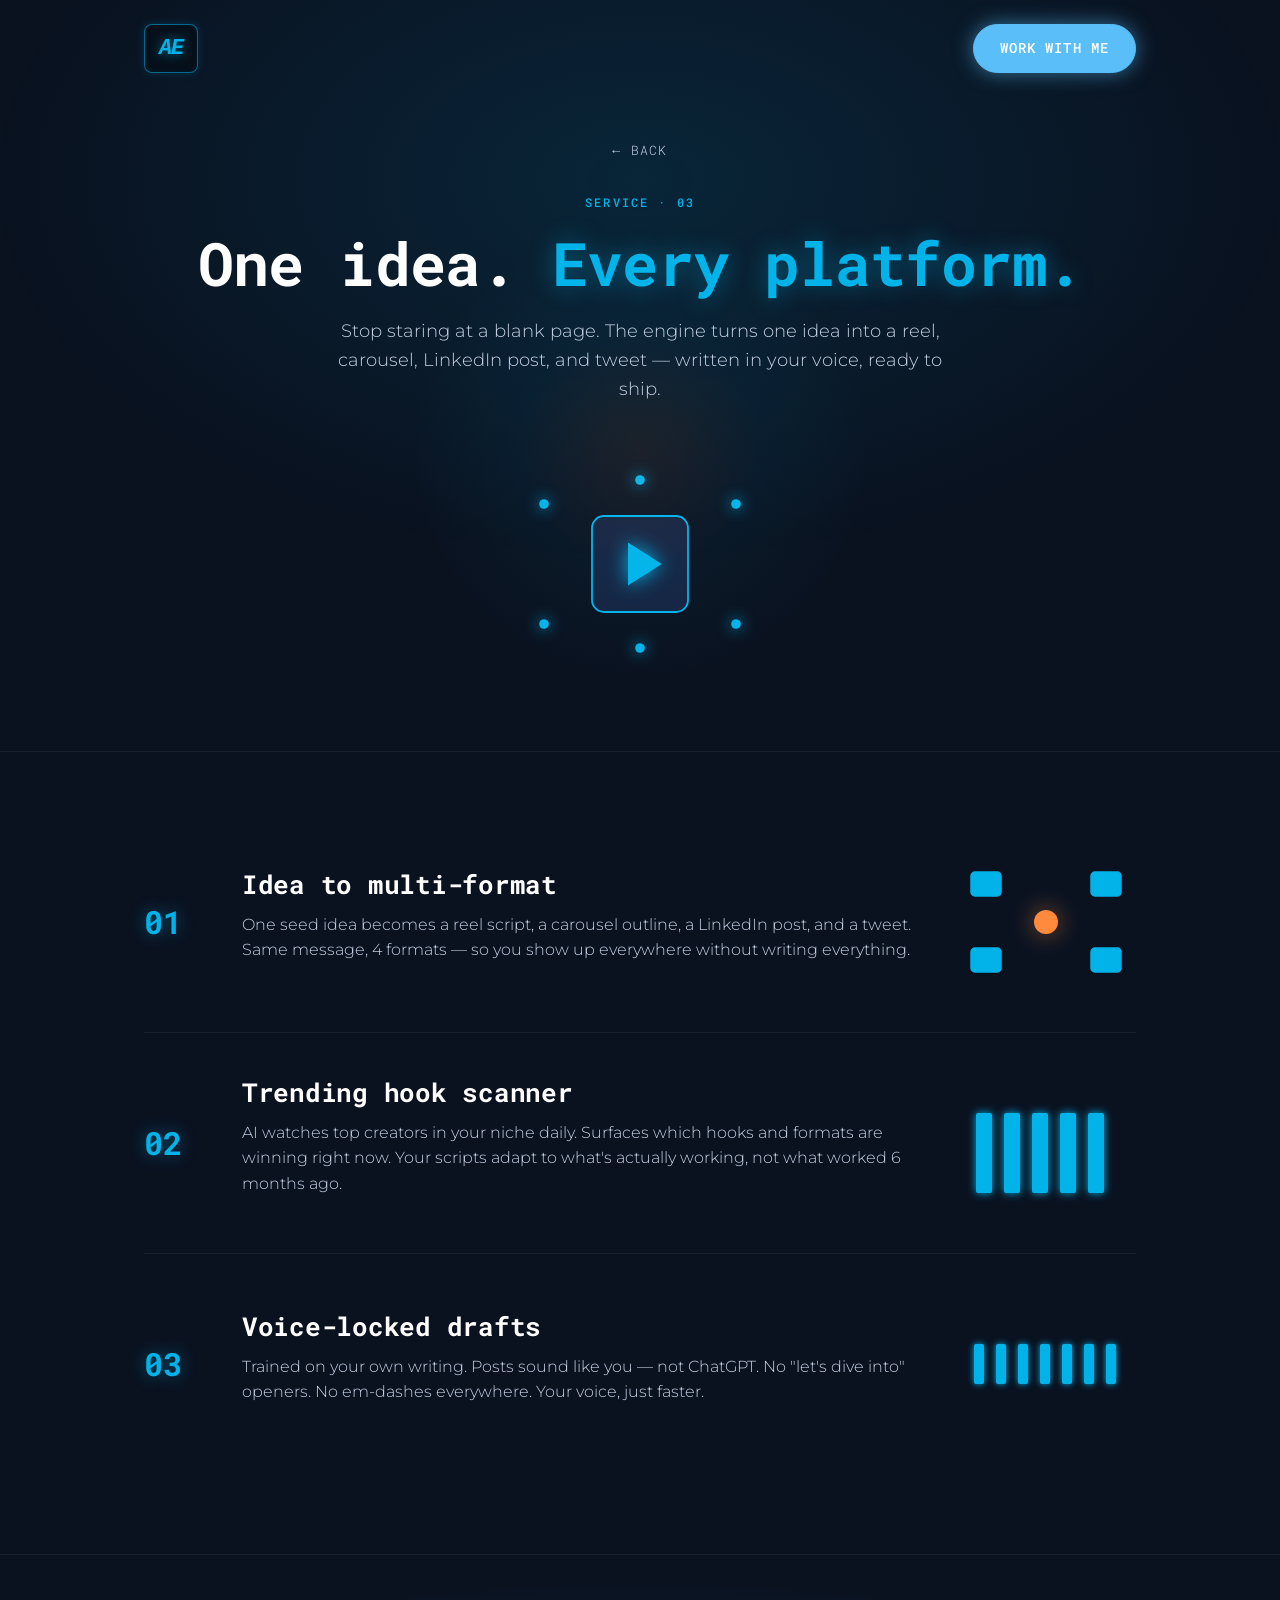
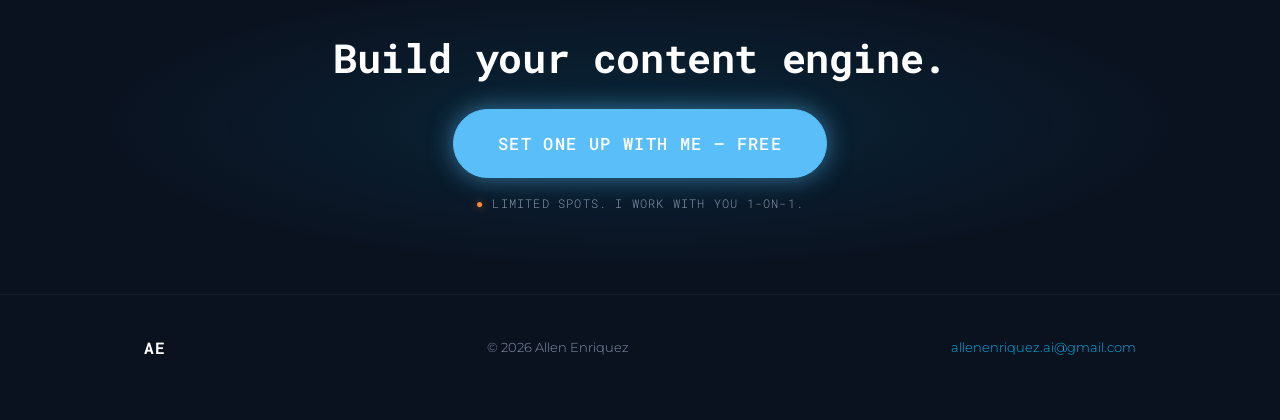
==== commit 33431055: "feat: update logo to match content hub AE monogram Cyan text, italic, tight tracking, dark bg, cyan " ====
--- a/content.html
+++ b/content.html
@@ -5,7 +5,7 @@
 <meta name="viewport" content="width=device-width, initial-scale=1" />
 <title>Content Engine — Allen Enriquez</title>
 <meta name="description" content="AI content engine: one idea into reel, carousel, post, tweet — scheduled across every platform, in your voice." />
-<link rel="icon" type="image/svg+xml" href="data:image/svg+xml,%3Csvg xmlns='http://www.w3.org/2000/svg' viewBox='0 0 64 64'%3E%3Crect width='64' height='64' rx='12' fill='%230A1420'/%3E%3Ctext x='32' y='42' font-family='Roboto Mono,monospace' font-size='26' font-weight='700' fill='%23ffffff' text-anchor='middle'%3EAE%3C/text%3E%3C/svg%3E" />
+<link rel="icon" type="image/svg+xml" href="data:image/svg+xml,%3Csvg xmlns='http://www.w3.org/2000/svg' viewBox='0 0 64 64'%3E%3Crect width='64' height='64' rx='14' fill='%2306101a'/%3E%3Crect x='1' y='1' width='62' height='62' rx='13' fill='none' stroke='%2302B3E9' stroke-opacity='0.55' stroke-width='1.5'/%3E%3Ctext x='32' y='42' font-family='Roboto Mono,monospace' font-size='26' font-weight='700' font-style='italic' fill='%2302B3E9' text-anchor='middle' letter-spacing='-1'%3EAE%3C/text%3E%3C/svg%3E" />
 <link rel="preconnect" href="https://fonts.googleapis.com" />
 <link rel="preconnect" href="https://fonts.gstatic.com" crossorigin />
 <link href="https://fonts.googleapis.com/css2?family=Montserrat:wght@300;400;600&family=Roboto+Mono:wght@500;700&display=swap" rel="stylesheet" />
--- a/style.css
+++ b/style.css
@@ -78,11 +78,14 @@
 .logo {
   font-family: 'Roboto Mono', monospace;
   font-weight: 700;
-  font-size: 28px;
-  color: var(--white);
-  letter-spacing: 0.05em;
-  text-shadow: 0 0 20px var(--blue-glow);
-  border: 1px solid var(--border);
+  font-style: italic;
+  font-size: 22px;
+  color: #02B3E9;
+  letter-spacing: -0.05em;
+  text-shadow: 0 0 12px rgba(2,179,233,0.6);
+  background: #06101a;
+  border: 1.5px solid rgba(2,179,233,0.55);
+  box-shadow: 0 0 10px rgba(2,179,233,0.18), inset 0 0 6px rgba(2,179,233,0.06);
   padding: 6px 14px;
   border-radius: 8px;
 }
